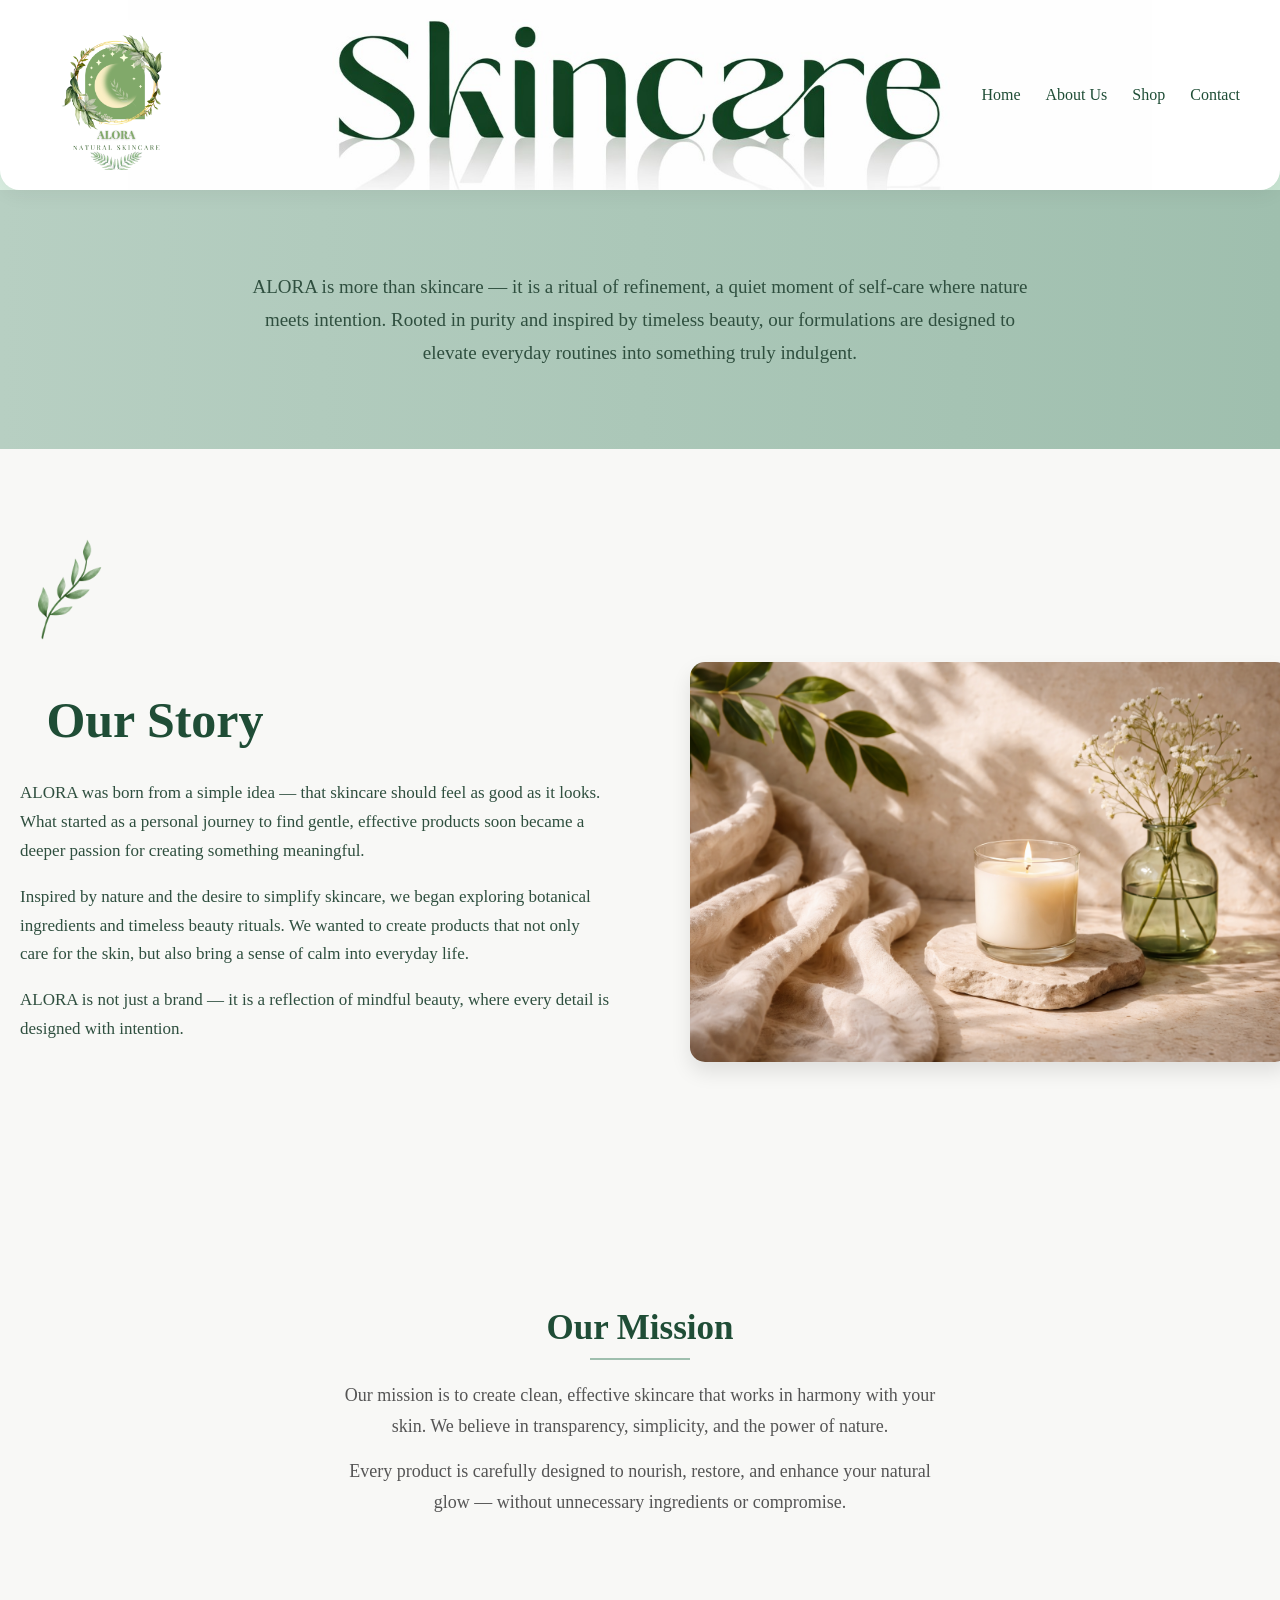
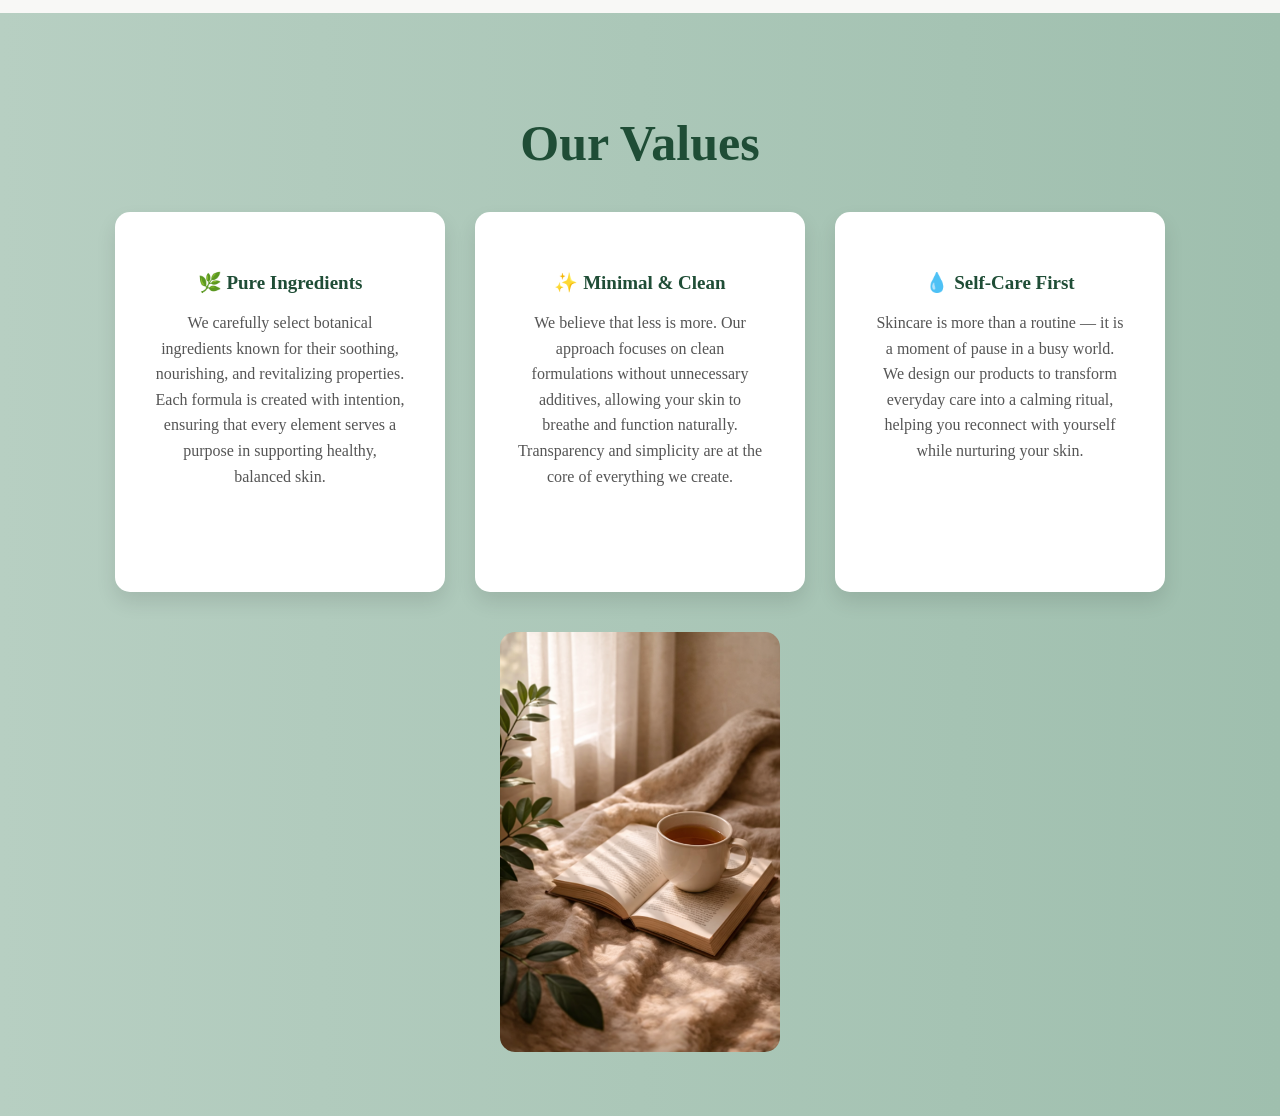
==== alora-website/about.html @ 63960f17 "Add files via upload" ====
<!DOCTYPE html>
<html lang="en">
<head>
    <meta charset="UTF-8">
    <link rel="stylesheet" href="style.css">
    <title>About ALORA</title>
</head>
<body>
<nav>
    <img src="imagess/logo.jpg" class="logo">
    <ul>
        <li><a href="index.html">Home</a></li>
        <li><a href="about.html">About Us</a></li>
        <li><a href="about.html">Shop</a></li>
        <li><a href="about.html">Contact</a></li>
    </ul>
</nav>
<section class="about-hero">
    <p>
        ALORA is more than skincare — it is a ritual of refinement, a quiet moment
        of self-care where nature meets intention. Rooted in purity and inspired by
        timeless beauty, our formulations are designed to elevate everyday routines
        into something truly indulgent.
    </p>
</section>
<section class="about-story">
    <div class="story">
      <div class="about-text-story">
          <img src="imagess/leaf.png" class="story-icon">
        <h1>Our Story</h1>

        <p>
          ALORA was born from a simple idea — that skincare should feel as good as it looks.
          What started as a personal journey to find gentle, effective products soon became
          a deeper passion for creating something meaningful.
         </p>

         <p>
           Inspired by nature and the desire to simplify skincare, we began exploring
           botanical ingredients and timeless beauty rituals. We wanted to create products
           that not only care for the skin, but also bring a sense of calm into everyday life.
         </p>

         <p>
            ALORA is not just a brand — it is a reflection of mindful beauty,
            where every detail is designed with intention.
          </p>
      </div>
          <div class="about-image1">
             <img src="imagess/about1.png">
          </div>
    </div>

</section>
<section class="about-mission">
    <h2>Our Mission</h2>

    <p>
        Our mission is to create clean, effective skincare that works in harmony with your skin.
        We believe in transparency, simplicity, and the power of nature.
    </p>

    <p>
        Every product is carefully designed to nourish, restore, and enhance your natural glow
        — without unnecessary ingredients or compromise.
    </p>
</section>
<section class="about-values">
    <h2>Our Values</h2>
    <div class="values-container">
        <div class="values-cards">
          <div class="value">
            <h3>🌿 Pure Ingredients</h3>
            <p>
                We carefully select botanical ingredients known for their soothing,
                nourishing, and revitalizing properties. Each formula is created with
                intention, ensuring that every element serves a purpose in supporting
                healthy, balanced skin.
            </p>
          </div>

          <div class="value">
            <h3>✨ Minimal & Clean</h3>
            <p>
                We believe that less is more. Our approach focuses on clean formulations
                without unnecessary additives, allowing your skin to breathe and function
                naturally. Transparency and simplicity are at the core of everything we create.
            </p>
          </div>

          <div class="value">
            <h3>💧 Self-Care First</h3>
            <p>
                Skincare is more than a routine — it is a moment of pause in a busy world.
                We design our products to transform everyday care into a calming ritual,
                helping you reconnect with yourself while nurturing your skin.
            </p>
          </div>
        </div>

        <div class="about-bottom-image">
            <img src="imagess/about2.png">
        </div>

    </div>
</section>
</body>
</html>
---- alora-website/style.css ----
body{
    margin:0;
    font-family:Georgia,serif;
    color:#2f4f3f;
    background:linear-gradient(135deg,#dcefe3,#a8d5b8);
}

nav{
    display:flex;
    justify-content:space-between;
    align-items:center;
    padding:20px 40px;
    backdrop-filter: blur(10px);
    box-shadow: 0 5px 20px rgba(0,0,0,0.05);
    border-radius: 0 0 20px 20px;
}
nav{
    background-image: url("imagess/bg-nav.jpg");
    background-size: 80%;
    background-repeat: no-repeat;
    background-position: center;
    background-color: white;
}
nav ul{
    display:flex;
    gap:25px;
    list-style:none
}
nav li a{
    text-decoration: none;
    color: #1f4d36;
}
nav img{
    height:150px
}

.hero{
    height:80vh;
    display:flex;
    flex-direction:column;
    justify-content:center;
    align-items:center;
    color:white;
    text-align:center
}
.hero-text {
    max-width: 800px;
    margin: 100px auto;
    text-align: center;
    line-height: 1.8;
    color: #2f4f3f;
    padding: 0 20px;
}

.hero-text p {
    font-family: 'Poppins', sans-serif;
    font-size: 16px;
    margin-bottom: 20px;
}

.hero-text p:first-child {
    font-family: 'Playfair Display', serif;
    font-size: 22px;
    font-weight: 500;
}

.highlight {
    font-family: 'Dancing Script', cursive !important;
    font-size: 35px !important;
    font-weight: 600;
    margin-top: 40px;
}

.bg-bg {
    display: flex;
    justify-content: space-between;
    align-items: center;
    /*gap: 10px;*/
}

.hero-image img {
    height:auto;
    width: 400px;
    margin-left: 200px;
    border-radius: 10px;
    box-shadow: 0 10px 25px rgba(0,0,0,0.1);
}

.login-box {
    width: 280px;
    margin-right:200px;
    margin-top: -30px;
    gap: 20px;
}

.login-box {
    background: rgba(255,255,255,0.6);
    backdrop-filter: blur(10px);
    padding: 30px;
    border-radius: 20px;
    width: 400px;
}

.login-box h2 {
    font-size: 22px;
    margin-bottom: 10px;
    color: #2e5f4d;
}

.login-box p {
    font-size: 14px;
    margin-bottom: 20px;
    color: #555;
}
.first-name{
    width: 220px;
    height: 25px;
    border-radius: 10px;
    border: 2px solid #2f6f5a;
    padding: 12px;
    margin-bottom: 15px;
    font-family: 'Allura', cursive;
}

.last-name{
    width: 220px;
    height: 25px;
    border-radius: 10px;
    border: 2px solid #2f6f5a;
    padding: 12px;
    margin-bottom: 15px;
    font-family: 'Allura', cursive;
}
.email{
    width:350px;
    height: 25px;
    border-radius: 10px;
    border: 2px solid #2f6f5a;
    padding: 12px;
    margin-bottom: 15px;
    font-family: 'Allura', cursive;
}

.bg-bg button{
    width: 150px;
    height: 50px;
    border-radius: 10px;
    font-family: 'Allura', cursive;
    border: 2px solid #2f6f5a;
    background-color:#A8D5B8FF;
    color: darkgreen;
}
.bg-bg button:hover{
    background:#3f7a5c;
    transform:scale(1.05);
}
/*New Products*/
section{
    padding:60px 40px;
}
section h1 {
    text-align: center;
    margin-bottom: 40px;
    font-size: 32px;
}

.new-products{
    display:flex;
    gap:30px;
    justify-content:center
}
.new-card {
    background: white;
    padding: 40px 30px;
    border-radius: 20px;
    width: 400px;
    text-align: center;

    box-shadow: 0 15px 30px rgba(0,0,0,0.1);
    transition: 0.3s;
}

.new-card:hover {
    transform: translateY(-5px);
}
.new-card img{
    width:100%;
    height:500px;
    object-fit:contain;
}
.desc{
    line-height: 25px;
}

/*OUR PRODUCTS*/
.slider {
    position: relative;
    overflow: hidden;
    max-width: 1000px;
    margin: auto;
}

.slides {
    display: flex;
    transition: transform 0.6s ease;
}

.slide {
    min-width: 50%;
    box-sizing: border-box;
    display: flex;
    align-items: center;
    justify-content: center;
    gap: 15px;
    padding: 20px;
}

.slide img {
    height: 260px;
    width: auto;
    object-fit: contain;
}
.slide-content {
    max-width: 220px;
}

.slide-content h2 {
    margin-bottom: 8px;
    color: #2f6f5a;
    font-size: 18px;
}

.slide-content p {
    font-size: 13px;
    color: #555;
    margin-bottom: 10px;
    line-height: 20px;
}
.see-more {
    display: inline-block;
    margin-top: 10px;
    color: #000;
    text-decoration: none;
    font-weight: 500;
    cursor: pointer;
}

.see-more:hover {
    text-decoration: underline;
}
/* BUTTON */
.slide button {
    padding: 8px 16px;
    border: none;
    background: #2f4f3f;
    color: white;
    border-radius: 20px;
    cursor: pointer;
    transition: 0.3s;
}

.slide button:hover {
    background: #3f7a5c;
    transform: scale(1.05);
}

/* ARROWS */
.arrow {
    position: absolute;
    top: 50%;
    transform: translateY(-50%);
    background: #2f6f5a;
    color: white;
    border: none;
    padding: 10px;
    cursor: pointer;
}

.left { left: 2px; }
.right { right: 2px; }

/* INSTAGRAM */
.instagram{
    display:flex;
    gap:20px;
    justify-content:center;
    flex-wrap:wrap;
}
.instagram img{
    width:370px;
    height:520px;
    object-fit:cover;
    border-radius:20px;
}

footer{text-align:center;
    padding:20px;
}




/*ABOUT US*/
.about-hero {
    background: linear-gradient(to right, #b7cfc2, #9fbfae);
    padding: 80px 20px;
    text-align: center;
}

.about-hero p {
    max-width: 800px;
    margin: auto;
    font-size: 19px;
    line-height: 33px;
    color: #2f4f3f;
}
/* VALUES SECTION */
.about-values {
    background: linear-gradient(to right, #b7cfc2, #9fbfae);
    padding: 60px 20px;
    text-align: center;
}

.about-values h2 {
    font-family: 'Playfair Display', serif;
    margin-bottom: 30px;
    color: #1f4d36;
    font-size: 50px;
}

/* WRAPPER */
.values-container {
    display: flex;
    align-items: center;
    justify-content: center;
    gap: 40px;
    margin-top: 40px;
    flex-wrap: wrap;
}

/* CARDS */
.values-cards {
    display: flex;
    gap: 30px;
    flex-wrap: wrap;
}

.value {
    background: white;
    padding: 40px;
    height: 300px;
    border-radius: 15px;
    max-width: 250px;
    box-shadow: 0 10px 20px rgba(0,0,0,0.1);
    text-align: center;
}

.value h3 {
    margin-bottom: 10px;
    color: #1f4d36;
    font-size: 19px;
}

.value p {
    font-size: 16px;
    line-height: 1.6;
    color: #555;
}

.value:hover {
    transform: translateY(-5px);
    transition: 0.3s;
}
.about-bottom-image img {
    width: 280px;
    border-radius: 15px;
}

/*STORY*/
.story {
    display: flex;
    align-items: center;
    justify-content: center;
    gap: 80px;
    max-width: 1000px;
    margin: 80px auto;
    padding: 0 20px;
}

.about-text-story {
    flex: 1;
    margin-left: -120px;
}

.about-text-story h1 {
    font-family: 'Playfair Display', serif;
    color: #1f4d36;
    margin-bottom: 30px;
    font-size: 50px;
    margin-right: 320px;
}

.about-text-story p {
    line-height: 1.7;
    margin-bottom: 15px;
    color: #2f4f3f;
    font-size: 17px;
}

.about-image1 img {
    width: 600px;
    border-radius: 15px;
    margin-right: -150px;
    box-shadow: 0 10px 20px rgba(0,0,0,0.1);
    margin-bottom: -80px;
}

.about-story{
    background: #f8f8f6;
}

.story-icon {
    width: 90px;
    margin-top: -56px;
}
/*MISSION*/
.about-mission {
    text-align: center;
    padding: 80px 20px;
    background: #f8f8f6;
}

.about-mission h2 {
    font-family: 'Playfair Display', serif;
    color: #1f4d36;
    font-size: 35px;
    margin-bottom: 10px;
    position: relative;
}

.about-mission h2::after {
    content: "";
    width: 100px;
    height: 2px;
    background-color: #9fbfae;
    display: block;
    margin: 10px auto 20px;
}

.about-mission p {
    max-width: 600px;
    margin: 0 auto 15px;
    line-height: 1.7;
    color: #555;
    font-size: 18px;
}
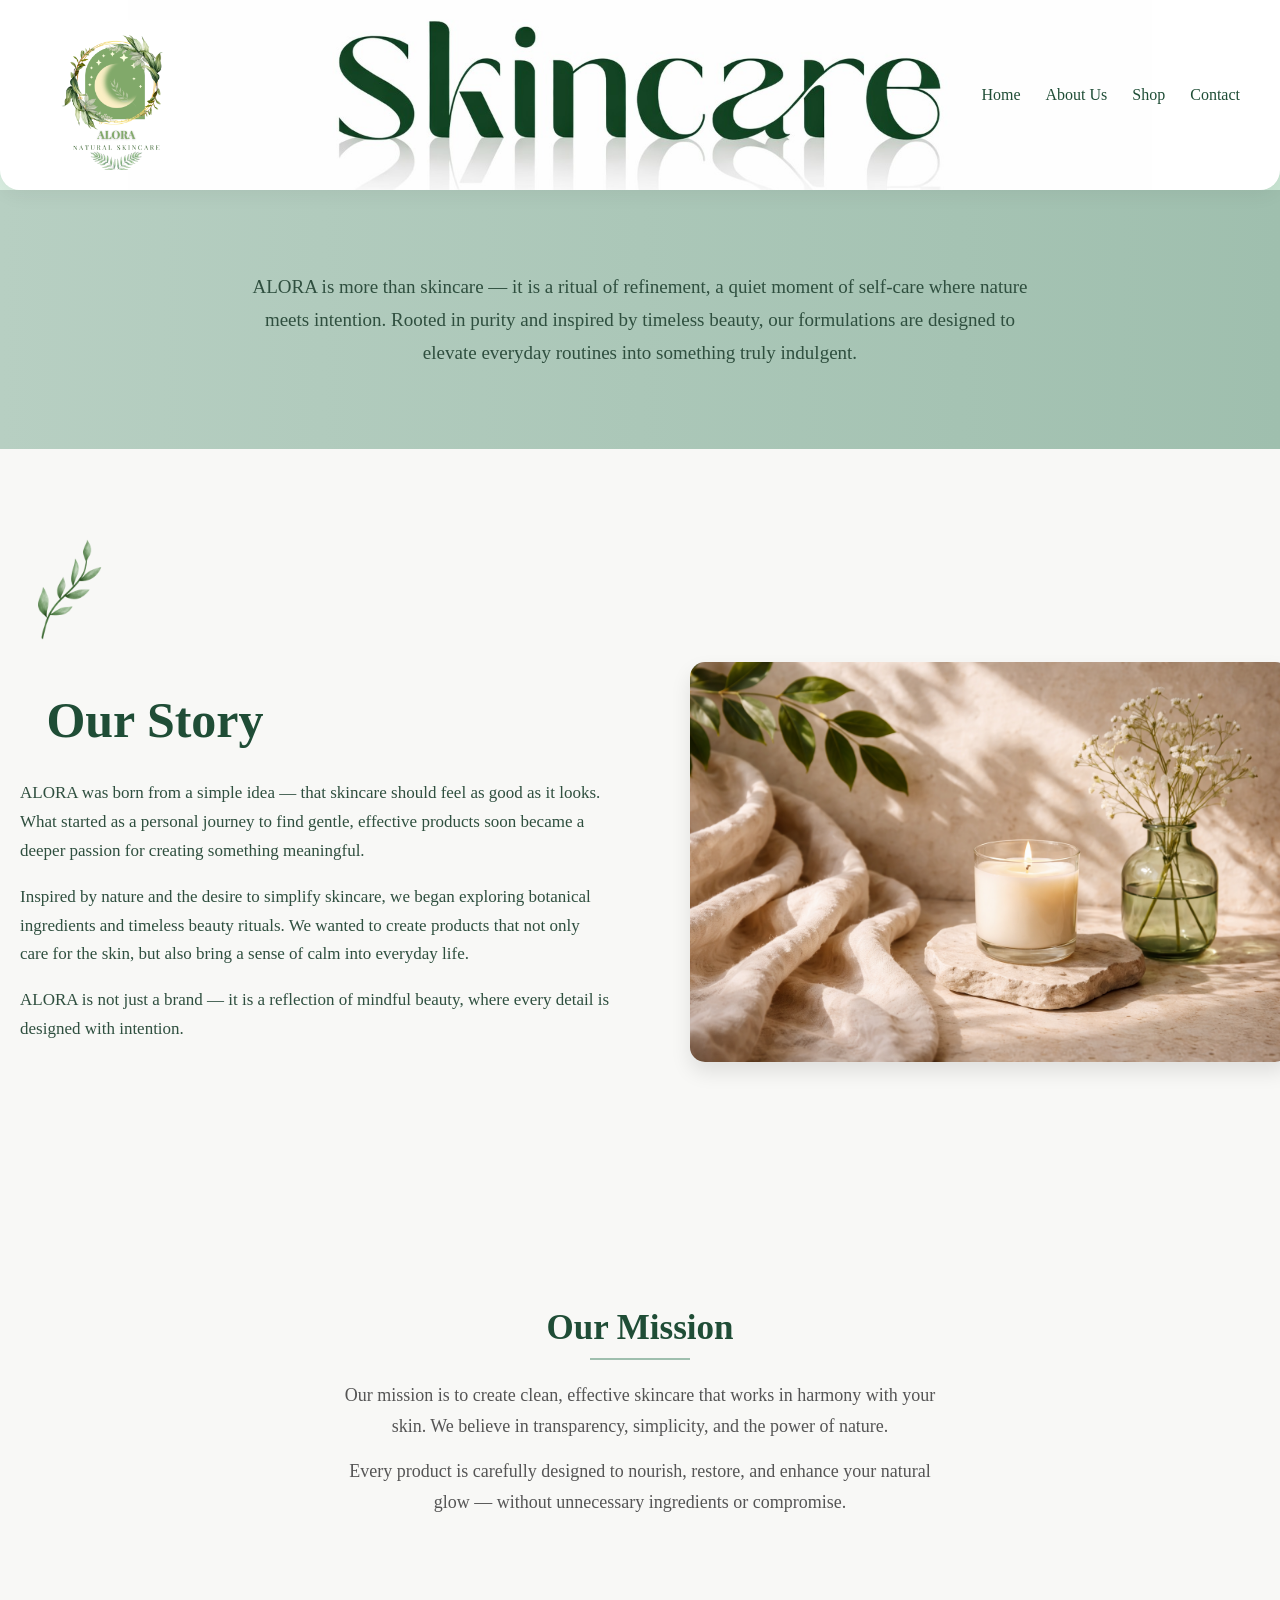
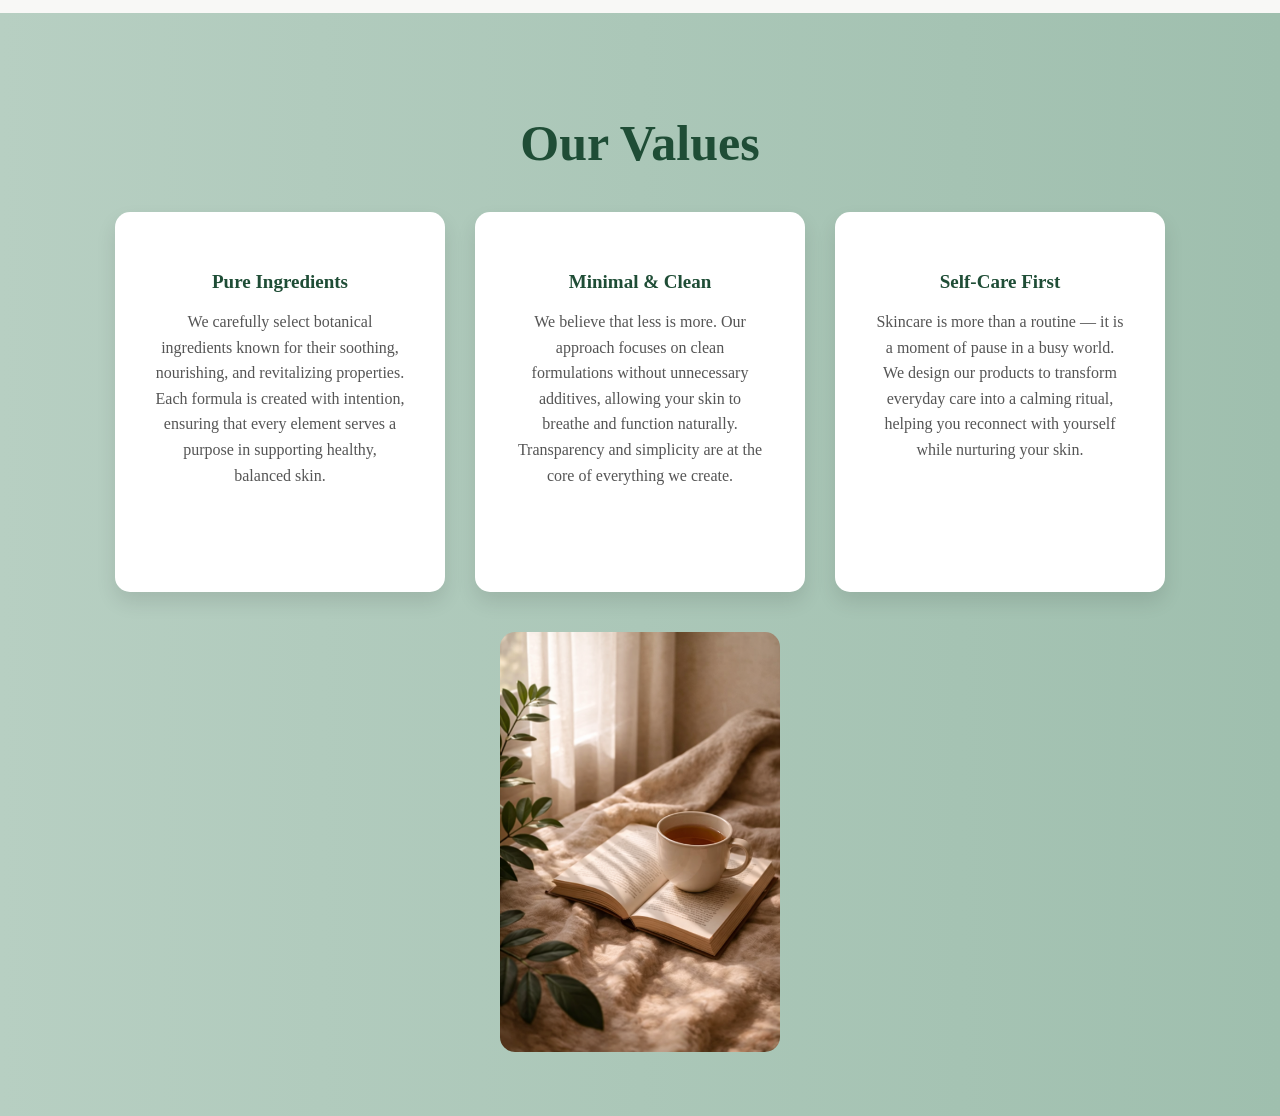
==== commit 31212608: "Update about.html" ====
--- a/alora-website/about.html
+++ b/alora-website/about.html
@@ -11,8 +11,8 @@
     <ul>
         <li><a href="index.html">Home</a></li>
         <li><a href="about.html">About Us</a></li>
-        <li><a href="about.html">Shop</a></li>
-        <li><a href="about.html">Contact</a></li>
+        <li><a href="shop.html">Shop</a></li>
+        <li><a href="contact.html">Contact</a></li>
     </ul>
 </nav>
 <section class="about-hero">
@@ -70,7 +70,7 @@
     <div class="values-container">
         <div class="values-cards">
           <div class="value">
-            <h3>🌿 Pure Ingredients</h3>
+            <h3>Pure Ingredients</h3>
             <p>
                 We carefully select botanical ingredients known for their soothing,
                 nourishing, and revitalizing properties. Each formula is created with
@@ -80,7 +80,7 @@
           </div>
 
           <div class="value">
-            <h3>✨ Minimal & Clean</h3>
+            <h3>Minimal & Clean</h3>
             <p>
                 We believe that less is more. Our approach focuses on clean formulations
                 without unnecessary additives, allowing your skin to breathe and function
@@ -89,7 +89,7 @@
           </div>
 
           <div class="value">
-            <h3>💧 Self-Care First</h3>
+            <h3> Self-Care First</h3>
             <p>
                 Skincare is more than a routine — it is a moment of pause in a busy world.
                 We design our products to transform everyday care into a calming ritual,
@@ -105,4 +105,4 @@
     </div>
 </section>
 </body>
-</html>+</html>
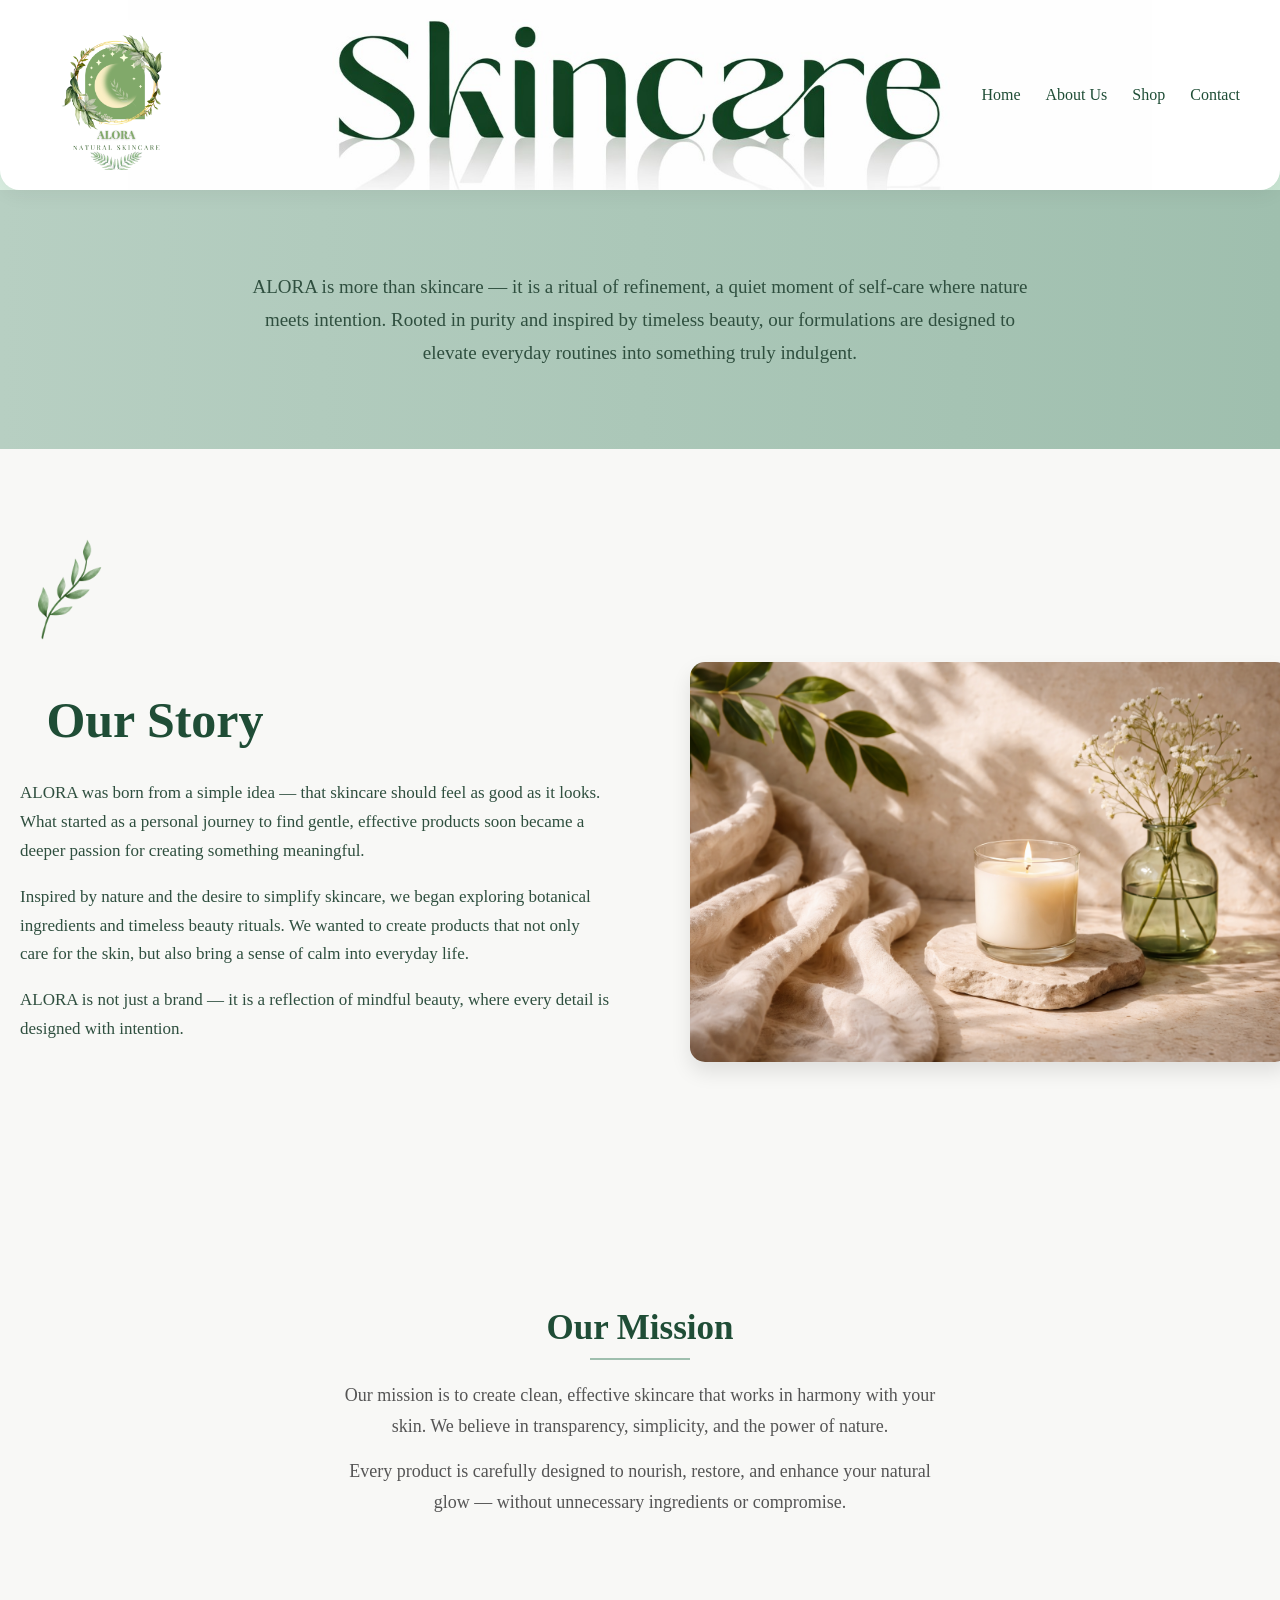
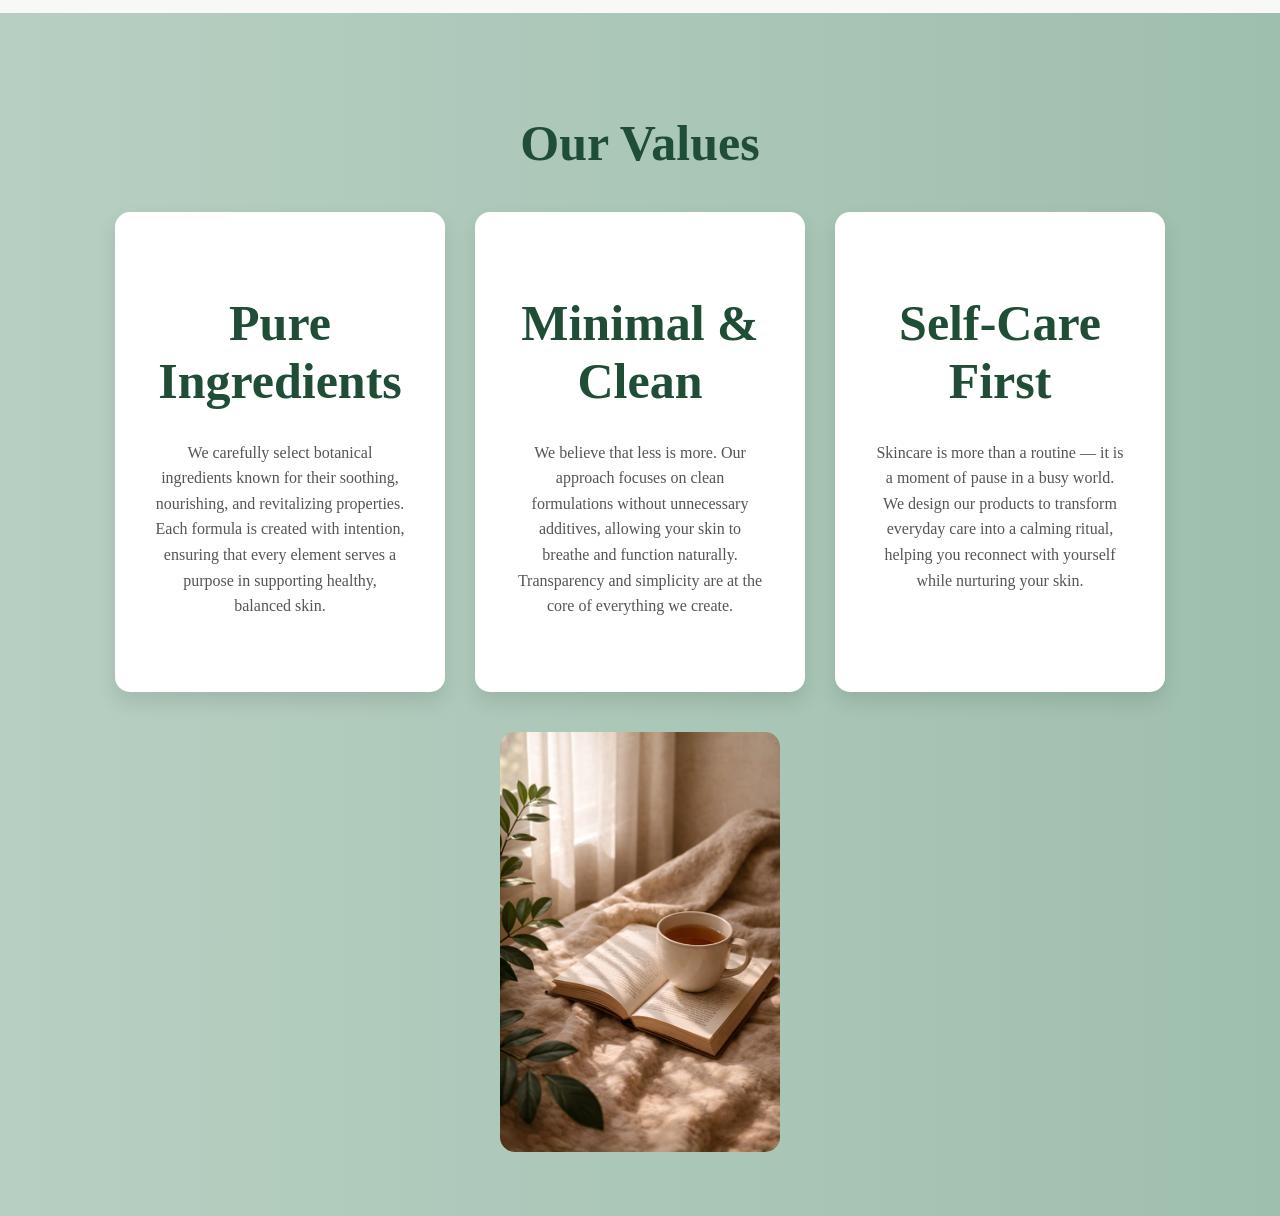
==== commit 35273e37: "Update about.html" ====
--- a/alora-website/about.html
+++ b/alora-website/about.html
@@ -70,7 +70,7 @@
     <div class="values-container">
         <div class="values-cards">
           <div class="value">
-            <h3>Pure Ingredients</h3>
+            <h2>Pure Ingredients</h2>
             <p>
                 We carefully select botanical ingredients known for their soothing,
                 nourishing, and revitalizing properties. Each formula is created with
@@ -80,7 +80,7 @@
           </div>
 
           <div class="value">
-            <h3>Minimal & Clean</h3>
+            <h2>Minimal & Clean</h2>
             <p>
                 We believe that less is more. Our approach focuses on clean formulations
                 without unnecessary additives, allowing your skin to breathe and function
@@ -89,7 +89,7 @@
           </div>
 
           <div class="value">
-            <h3> Self-Care First</h3>
+            <h2> Self-Care First</h2>
             <p>
                 Skincare is more than a routine — it is a moment of pause in a busy world.
                 We design our products to transform everyday care into a calming ritual,
--- a/alora-website/style.css
+++ b/alora-website/style.css
@@ -13,14 +13,13 @@
     backdrop-filter: blur(10px);
     box-shadow: 0 5px 20px rgba(0,0,0,0.05);
     border-radius: 0 0 20px 20px;
-}
-nav{
     background-image: url("imagess/bg-nav.jpg");
     background-size: 80%;
     background-repeat: no-repeat;
     background-position: center;
     background-color: white;
 }
+
 nav ul{
     display:flex;
     gap:25px;
@@ -298,8 +297,6 @@
 }
 
 
-
-
 /*ABOUT US*/
 .about-hero {
     background: linear-gradient(to right, #b7cfc2, #9fbfae);
@@ -348,7 +345,7 @@
 .value {
     background: white;
     padding: 40px;
-    height: 300px;
+    height: 400px;
     border-radius: 15px;
     max-width: 250px;
     box-shadow: 0 10px 20px rgba(0,0,0,0.1);
@@ -454,3 +451,137 @@
     color: #555;
     font-size: 18px;
 }
+
+/*CONTACT PAGE*/
+/* HERO */
+.contact-hero {
+    text-align: center;
+    padding: 60px 20px;
+    background: linear-gradient(to bottom, #cfe3d6, #f6f6f3);
+}
+
+.contact-hero h1 {
+    font-size: 42px;
+    margin-bottom: 15px;
+}
+
+.contact-hero p {
+    max-width: 600px;
+    margin: auto;
+    font-size: 16px;
+    line-height: 1.6;
+}
+
+/* MAIN CONTAINER */
+.contact-container {
+    display: flex;
+    gap: 40px;
+    padding: 60px;
+    justify-content: center;
+    align-items: flex-start;
+    background: #f6f6f3;
+}
+
+/* FORM CARD */
+.contact-form-wrapper {
+    background: url("imagess/contact-img.png") no-repeat left center;
+    background-size: 120%;
+    padding: 40px;
+    border-radius: 20px;
+    width: 850px;
+    height: 600px;
+    box-shadow: 0 10px 25px rgba(0,0,0,0.1);
+
+    display: flex;
+    justify-content: flex-end;
+    align-items: center;
+}
+.contact-form {
+    background: rgba(255, 255, 255, 0.9);
+    padding: 25px;
+    border-radius: 15px;
+    width: 400px;
+    backdrop-filter: blur(4px);
+}
+
+.contact-form form {
+    display: flex;
+    flex-direction: column;
+}
+
+.contact-form label {
+    margin-top: 15px;
+    margin-bottom: 5px;
+    font-size: 14px;
+}
+
+.contact-form input,
+.contact-form textarea {
+    padding: 12px;
+    border-radius: 10px;
+    border: 1px solid #ccc;
+    outline: none;
+    font-size: 14px;
+}
+
+.contact-form textarea {
+    min-height: 120px;
+    resize: none;
+}
+
+/* BUTTON */
+.contact-form button {
+    margin-top: 20px;
+    padding: 12px;
+    border: none;
+    border-radius: 12px;
+    background: #7da98d;
+    color: white;
+    font-size: 16px;
+    cursor: pointer;
+    transition: 0.3s;
+}
+
+.contact-form button:hover {
+    background: #5f8d74;
+}
+
+/* RIGHT CARD */
+.contact-info {
+    background: #dfe9e2;
+    padding: 30px;
+    border-radius: 20px;
+    width: 300px;
+    height: 600px;
+    box-shadow: 0 10px 25px rgba(0,0,0,0.08);
+}
+
+.contact-info h2 {
+    margin-bottom: 20px;
+}
+
+/* INFO ITEMS */
+.info-item {
+    margin-bottom: 35px;
+    font-size: 14px;
+}
+
+/* MAP */
+.map iframe {
+    margin-top: 15px;
+    border-radius: 15px;
+}
+
+/* FOLLOW SECTION */
+.follow {
+    text-align: center;
+    padding: 50px 20px;
+    background: linear-gradient(to top, #cfe3d6, #f6f6f3);
+}
+.follow h2 {
+    margin-bottom: 20px;
+}
+.socials span {
+    margin: 0 10px;
+    cursor: pointer;
+}
